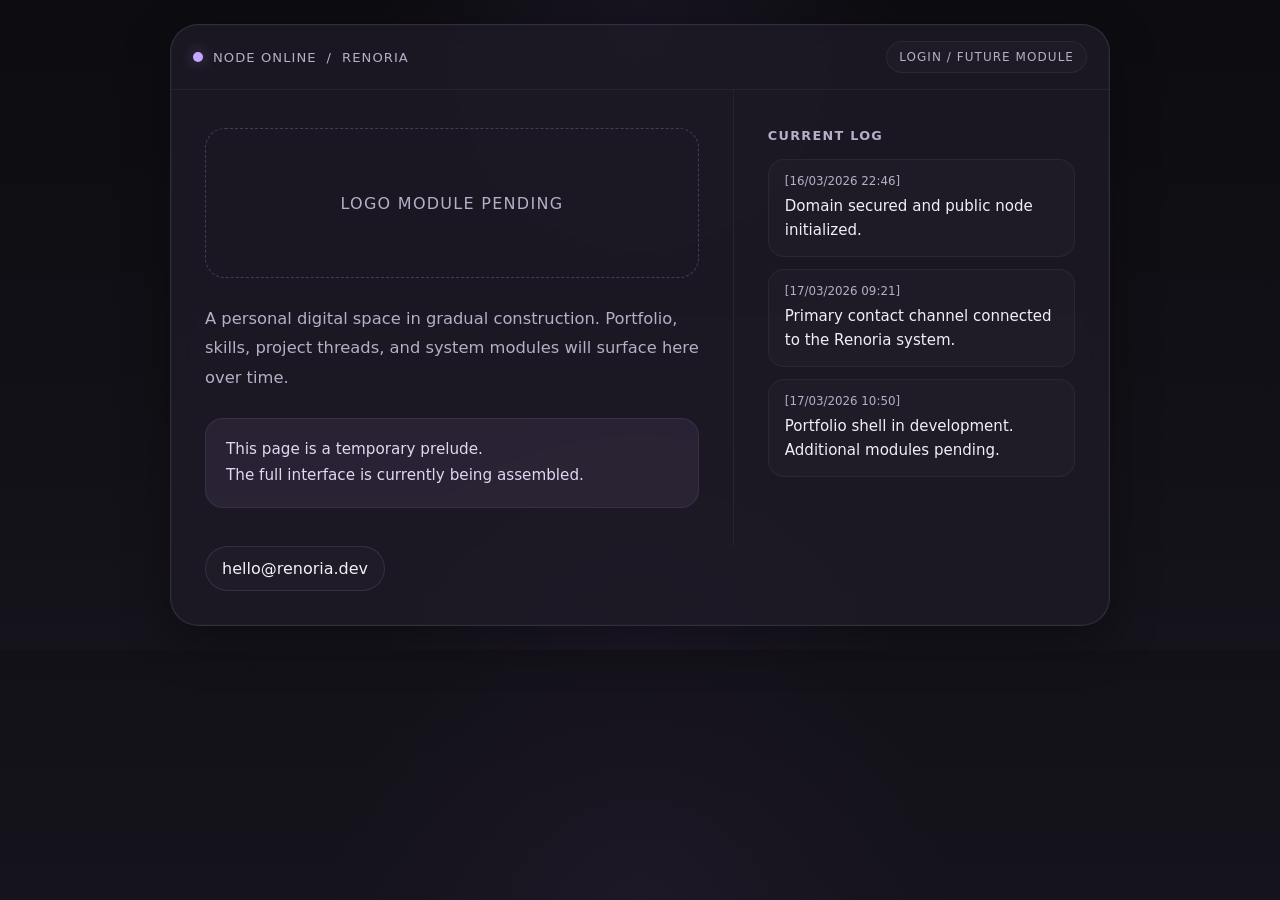
==== index2.html @ 40e66797 "Create index2.html" ====
<!DOCTYPE html>
<html lang="en">
<head>
<meta charset="UTF-8">
<meta name="viewport" content="width=device-width, initial-scale=1.0">
<title>Renoria</title>

<style>

:root{
--bg: #0d0c10;
--bg-2: #15131b;
--panel:rgba(30,26,38,0.82);
--border:rgba(214,195,255,0.12);

--text:#f3eef8;
--muted:#b7aec8;

--accent:#c5a7ff;
--accent-soft:rgba(197,167,255,0.08);

--shadow:rgba(0,0,0,0.32);
--soft-line:rgba(255,255,255,0.05);
}

*{box-sizing:border-box}

html,body{
margin:0;
padding:0;
min-height:100%;
font-family:Inter,system-ui,sans-serif;

background:
radial-gradient(circle at top, rgba(140,110,220,0.08), transparent 30%),
radial-gradient(circle at bottom, rgba(110,80,170,0.08), transparent 28%),
linear-gradient(180deg,var(--bg),var(--bg-2));
color:var(--text);
}

body{
display:flex;
align-items:center;
justify-content:center;
padding:24px;
}

.frame{
width:100%;
max-width:940px;

border:1px solid var(--border);
border-radius:28px;

background:var(--panel);

backdrop-filter:blur(10px);

box-shadow:
0 14px 50px var(--shadow),
0 0 0 1px rgba(255,255,255,0.02) inset;

overflow:hidden;
}

.topbar{
display:flex;
justify-content:space-between;
align-items:center;

padding:16px 22px;

border-bottom:1px solid var(--soft-line);

font-size:0.82rem;
letter-spacing:0.08em;
text-transform:uppercase;
color:var(--muted);
}

.status-wrap{
display:flex;
align-items:center;
gap:10px;
}

.dot{
width:10px;
height:10px;
border-radius:999px;
background:var(--accent);

box-shadow:0 0 14px rgba(197,167,255,0.4);
}

.login-placeholder{
padding:8px 12px;
border-radius:999px;

border:1px solid var(--soft-line);

background:rgba(255,255,255,0.02);

font-size:0.75rem;
}

.content{
display:grid;
grid-template-columns:1.2fr 0.8fr;
}

.left,
.right{
padding:38px 34px;
}

.left{
border-right:1px solid var(--soft-line);
}

.logo-box{

height:150px;

border-radius:20px;

border:1px dashed rgba(197,167,255,0.25);

display:flex;
align-items:center;
justify-content:center;

color:var(--muted);

letter-spacing:0.08em;
text-transform:uppercase;

margin-bottom:26px;
}

.intro{
margin:0;
max-width:520px;

color:var(--muted);

line-height:1.8;
font-size:1.02rem;
}

.note{

margin-top:26px;

padding:18px 20px;

border-radius:18px;

background:var(--accent-soft);

border:1px solid rgba(197,167,255,0.1);

color:#e0d8f1;

line-height:1.7;
font-size:0.95rem;
}

.section-title{
margin:0 0 16px;

font-size:0.8rem;
letter-spacing:0.10em;
text-transform:uppercase;

color:var(--muted);
}

.log{
display:flex;
flex-direction:column;
gap:12px;
}

.entry{
padding:14px 16px;

border-radius:16px;

background:rgba(255,255,255,0.02);

border:1px solid var(--soft-line);
}

.timestamp{
font-size:0.74rem;
color:var(--muted);
display:block;
margin-bottom:6px;
}

.entry-text{
font-size:0.94rem;
line-height:1.6;
}

.footer{
padding:0 34px 34px;
}

.pill{

display:inline-flex;

padding:12px 16px;

border-radius:999px;

border:1px solid var(--border);

background:rgba(255,255,255,0.02);

color:var(--text);

text-decoration:none;

transition:160ms ease;
}

.pill:hover{

background:rgba(197,167,255,0.08);
border-color:rgba(197,167,255,0.22);

transform:translateY(-1px);
}

@media (max-width:820px){

.content{
grid-template-columns:1fr;
}

.left{
border-right:0;
border-bottom:1px solid var(--soft-line);
}

}

</style>
</head>

<body>

<main class="frame">

<div class="topbar">

<div class="status-wrap">
<div class="dot"></div>
<span>Node Online</span>
<span>/</span>
<span>Renoria</span>
</div>

<div class="login-placeholder">
Login / future module
</div>

</div>


<section class="content">

<div class="left">

<div class="logo-box">
Logo module pending
</div>

<p class="intro">
A personal digital space in gradual construction.
Portfolio, skills, project threads, and system modules will surface here over time.
</p>

<div class="note">
This page is a temporary prelude.<br>
The full interface is currently being assembled.
</div>

</div>


<div class="right">

<h2 class="section-title">Current log</h2>

<div class="log">

<div class="entry">
<span class="timestamp">[16/03/2026 22:46]</span>
<div class="entry-text">
Domain secured and public node initialized.
</div>
</div>

<div class="entry">
<span class="timestamp">[17/03/2026 09:21]</span>
<div class="entry-text">
Primary contact channel connected to the Renoria system.
</div>
</div>

<div class="entry">
<span class="timestamp">[17/03/2026 10:50]</span>
<div class="entry-text">
Portfolio shell in development. Additional modules pending.
</div>
</div>

</div>

</div>

</section>


<div class="footer">
<a class="pill" href="mailto:hello@renoria.dev">
hello@renoria.dev
</a>
</div>

</main>

</body>
</html>
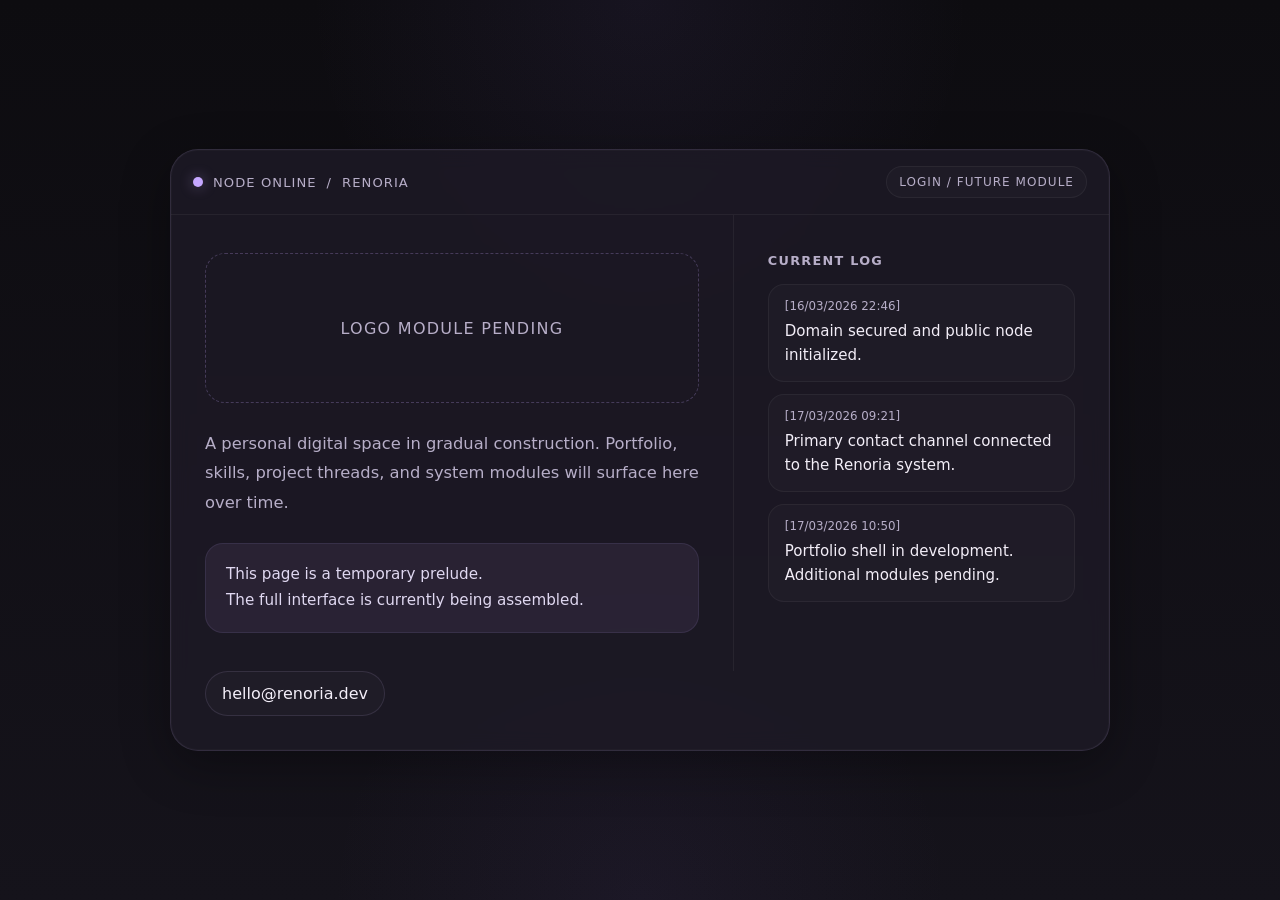
==== commit a98c3fdb: "Update index2.html" ====
--- a/index2.html
+++ b/index2.html
@@ -28,7 +28,7 @@
 html,body{
 margin:0;
 padding:0;
-min-height:100%;
+height:100%;
 font-family:Inter,system-ui,sans-serif;
 
 background:
@@ -39,6 +39,7 @@
 }
 
 body{
+min-height:100vh;
 display:flex;
 align-items:center;
 justify-content:center;
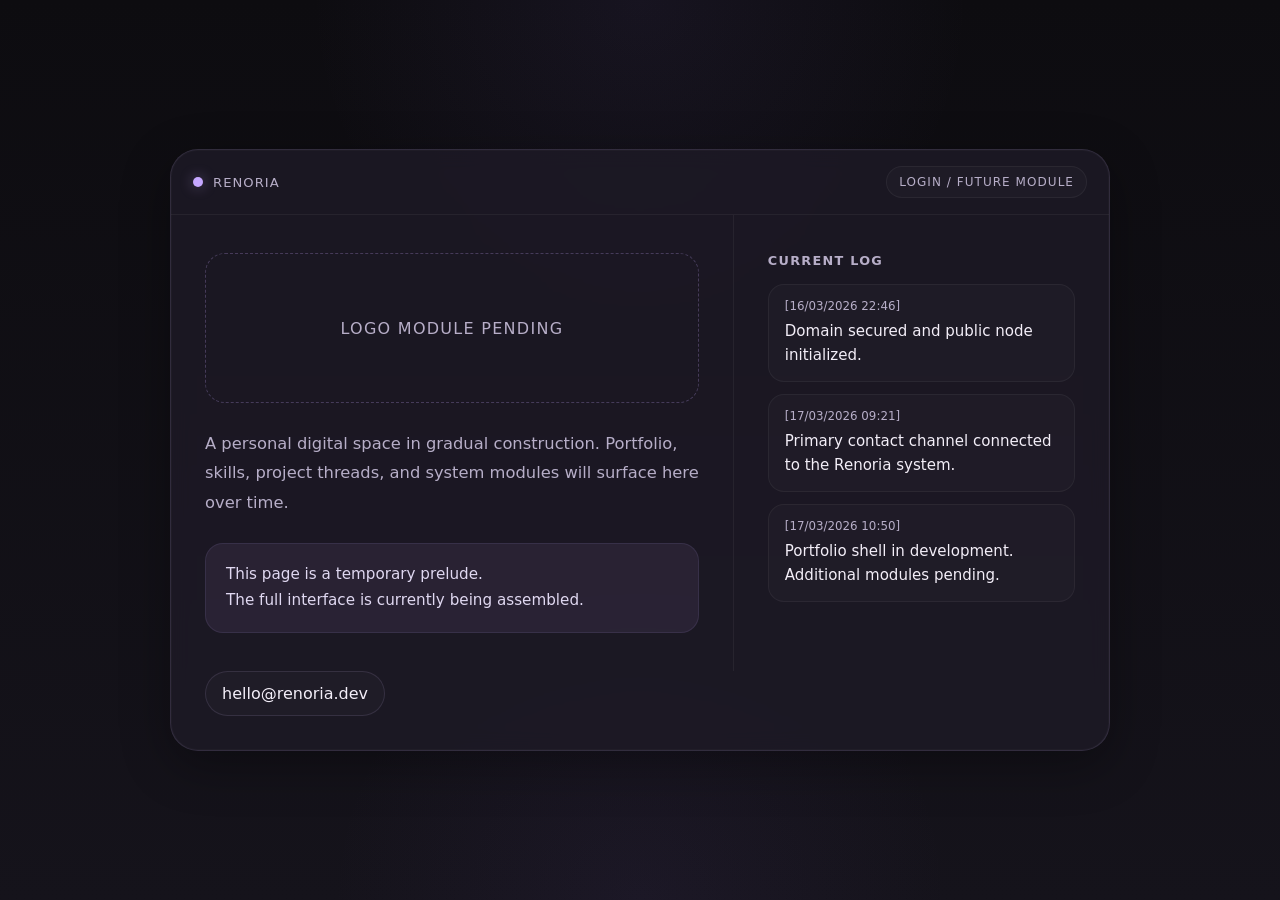
==== commit 2248bab6: "Update index2.html" ====
--- a/index2.html
+++ b/index2.html
@@ -260,8 +260,6 @@
 
 <div class="status-wrap">
 <div class="dot"></div>
-<span>Node Online</span>
-<span>/</span>
 <span>Renoria</span>
 </div>
 
